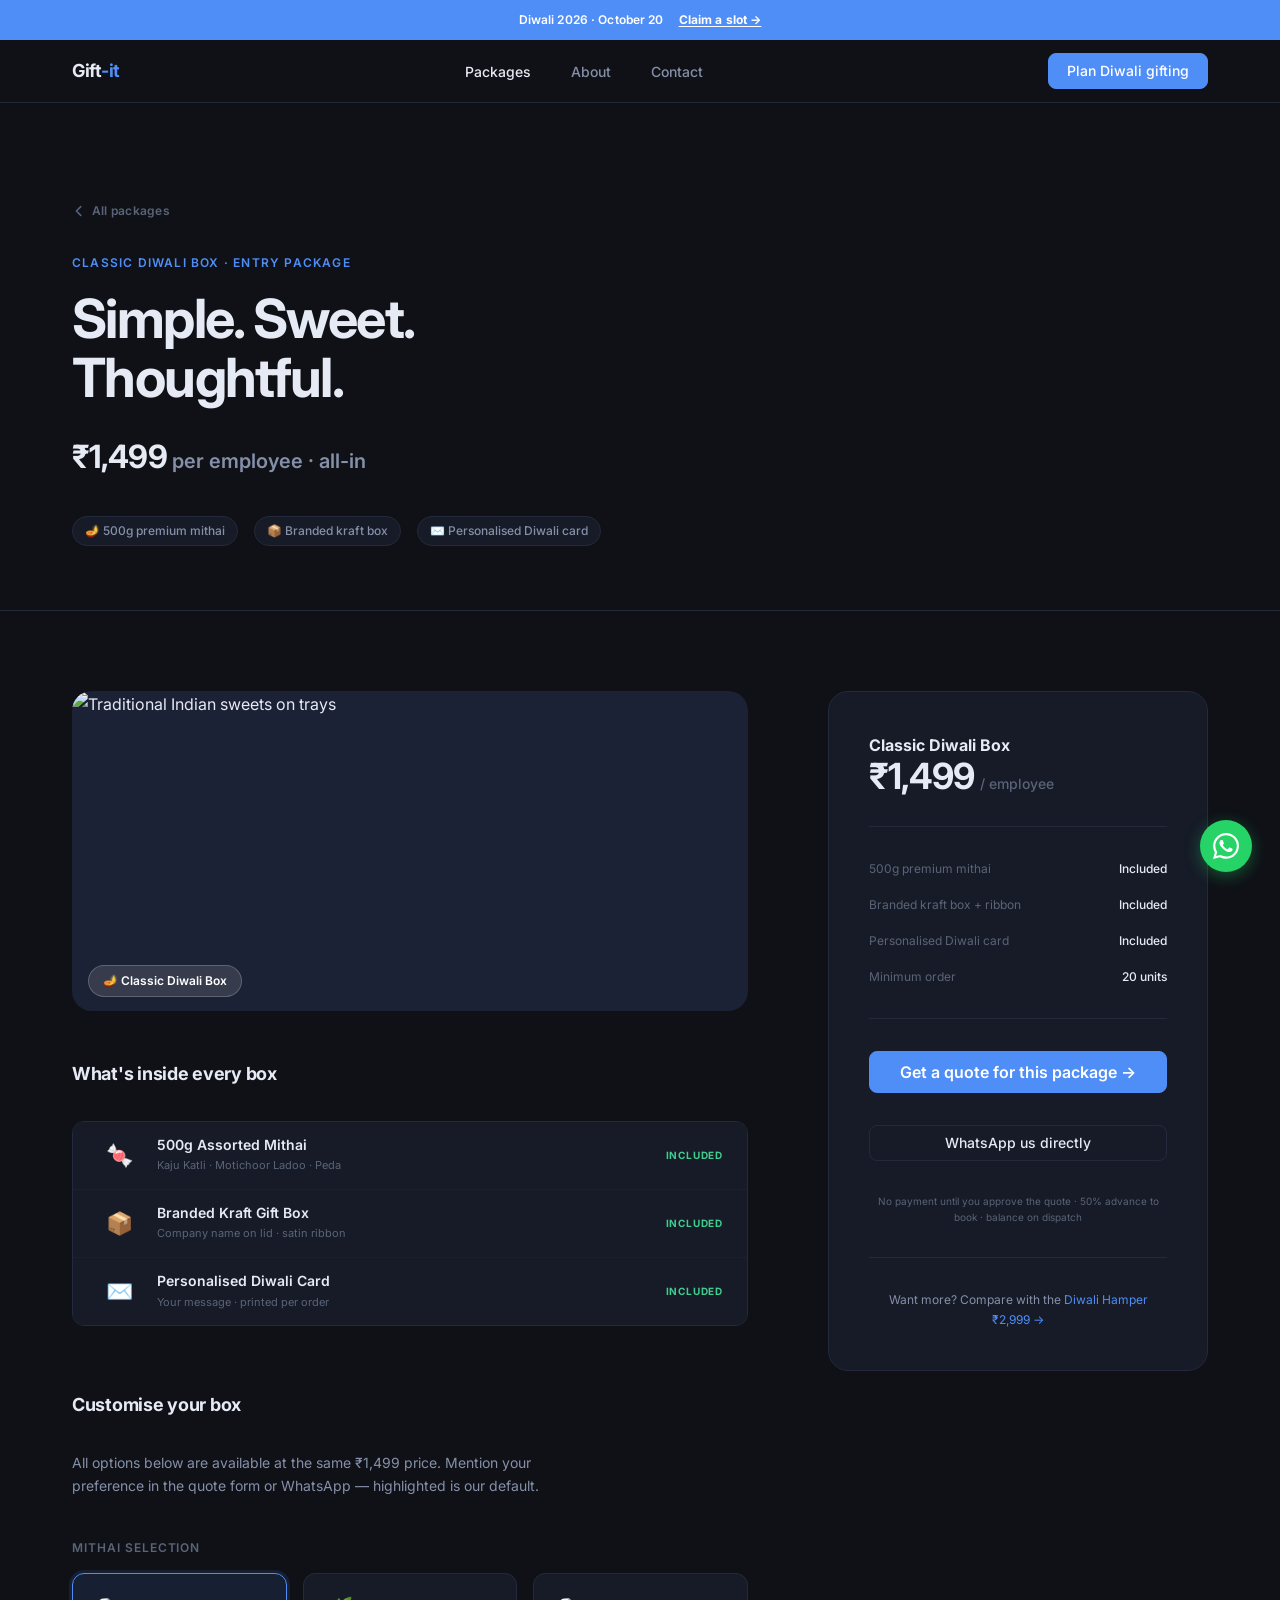
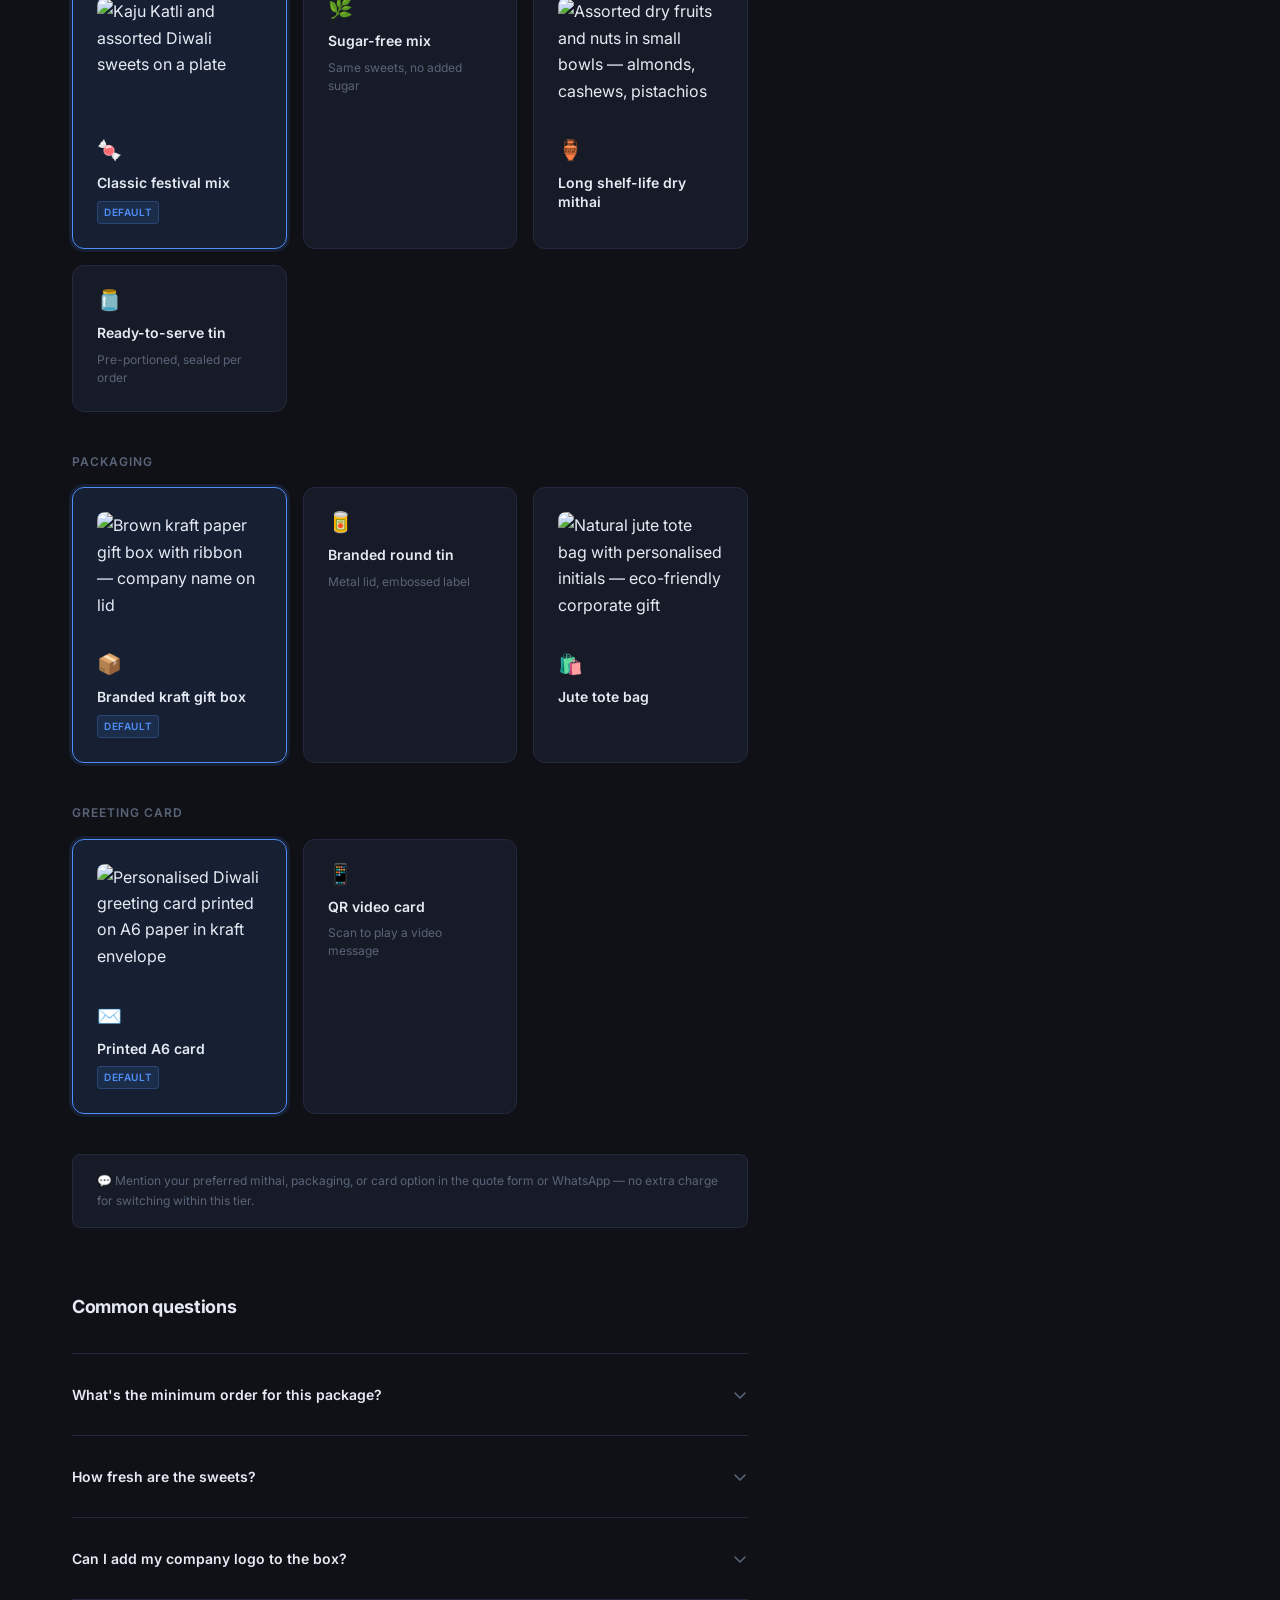
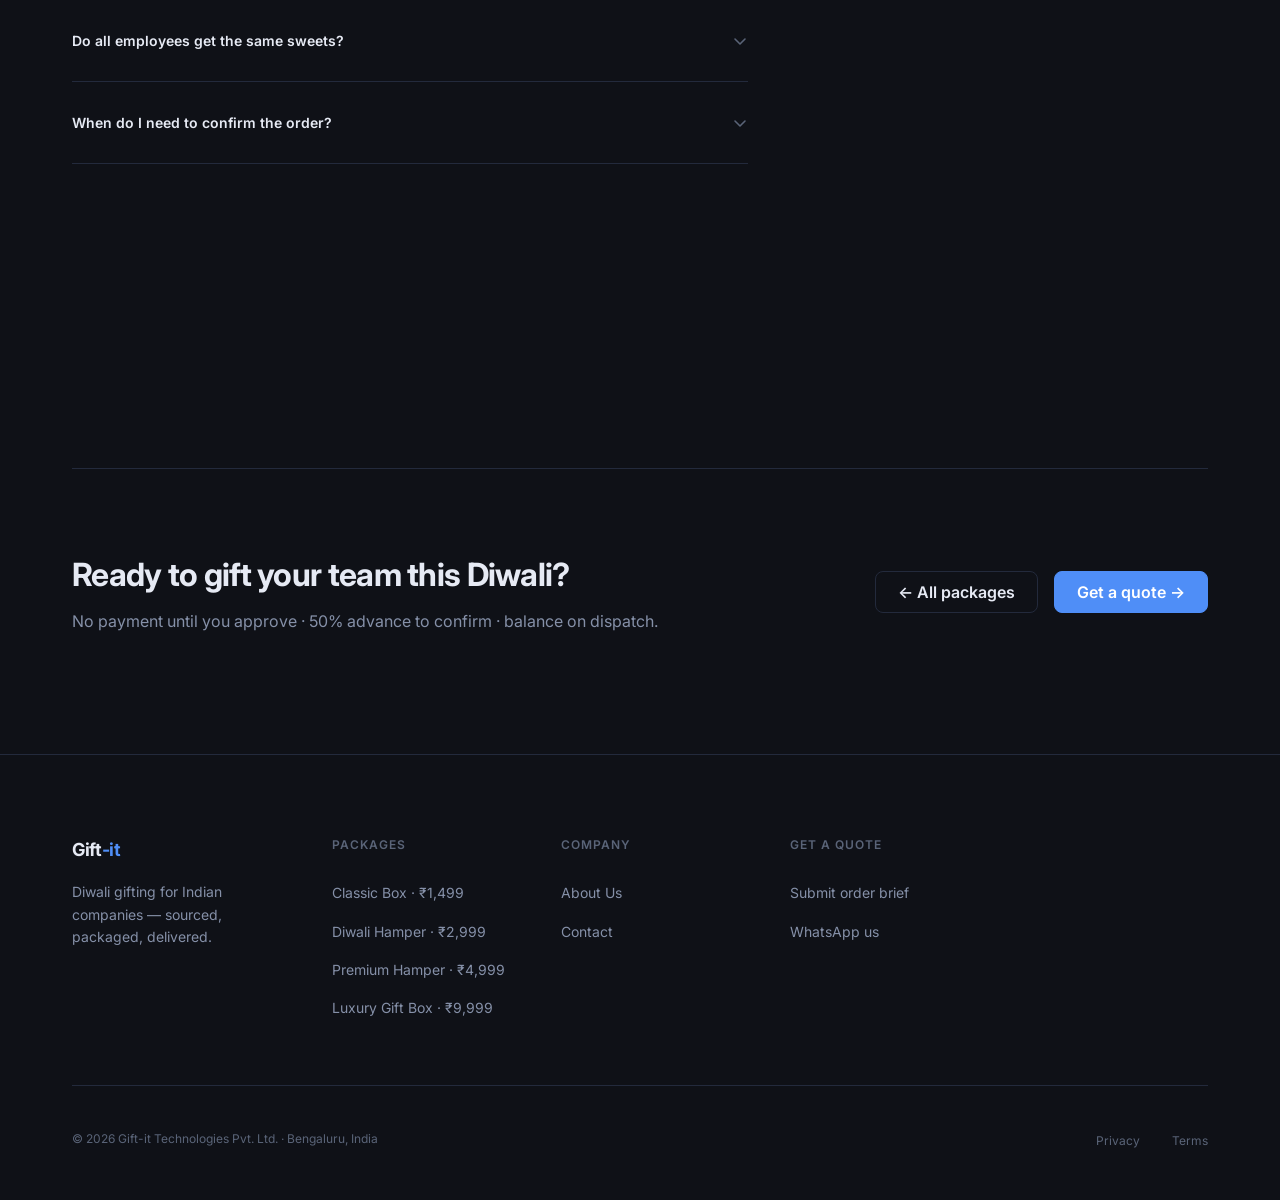
==== classic-box.html @ 303f5bab "Initial commit" ====
<!DOCTYPE html>
<html lang="en">
<head>
  <meta charset="UTF-8">
  <meta name="viewport" content="width=device-width, initial-scale=1.0">
  <title>Classic Diwali Box · ₹1,499 per employee — Gift-it</title>
  <link rel="preconnect" href="https://fonts.googleapis.com">
  <link rel="preconnect" href="https://fonts.gstatic.com" crossorigin>
  <link href="https://fonts.googleapis.com/css2?family=Inter:wght@400;500;600;700&display=swap" rel="stylesheet">
  <link rel="stylesheet" href="style.css">
  <style>
    .pkg-hero {
      padding-top: var(--s12);
      padding-bottom: var(--s8);
      border-bottom: 1px solid var(--color-border);
    }
    .pkg-hero__back {
      display: inline-flex;
      align-items: center;
      gap: 6px;
      font-size: var(--text-xs);
      font-weight: var(--weight-semibold);
      color: var(--color-text-muted);
      text-decoration: none;
      margin-bottom: var(--s4);
      letter-spacing: 0.02em;
      transition: color var(--ease);
    }
    .pkg-hero__back:hover { color: var(--color-text-primary); }
    .pkg-hero__eyebrow {
      font-size: var(--text-xs);
      font-weight: var(--weight-semibold);
      letter-spacing: 0.1em;
      text-transform: uppercase;
      color: var(--color-accent);
      margin-bottom: var(--s2);
    }
    .pkg-hero__title {
      font-size: clamp(32px, 5vw, 54px);
      font-weight: var(--weight-bold);
      letter-spacing: -0.03em;
      line-height: 1.1;
      color: var(--color-text-primary);
      margin-bottom: var(--s3);
    }
    .pkg-hero__price {
      font-size: var(--text-xl);
      font-weight: var(--weight-semibold);
      color: var(--color-text-secondary);
      margin-bottom: var(--s4);
    }
    .pkg-hero__price strong {
      font-size: 32px;
      font-weight: var(--weight-bold);
      color: var(--color-text-primary);
      letter-spacing: -0.02em;
    }
    .pkg-hero__pills {
      display: flex;
      flex-wrap: wrap;
      gap: var(--s2);
    }
    .pkg-pill {
      font-size: var(--text-xs);
      font-weight: var(--weight-medium);
      color: var(--color-text-secondary);
      background: var(--color-surface);
      border: 1px solid var(--color-border);
      border-radius: 999px;
      padding: 4px 12px;
    }

    /* MAIN LAYOUT */
    .pkg-body {
      padding: var(--s10) 0 var(--s15);
    }
    .pkg-body__inner {
      display: grid;
      grid-template-columns: 1fr 380px;
      gap: var(--s10);
      align-items: start;
    }
    @media (max-width: 960px) {
      .pkg-body__inner { grid-template-columns: 1fr; }
    }

    /* IMAGE */
    .pkg-image {
      border-radius: var(--radius-xl);
      overflow: hidden;
      margin-bottom: var(--s6);
      height: 320px;
      position: relative;
      background: var(--color-surface-alt);
    }
    .pkg-image img {
      width: 100%;
      height: 100%;
      object-fit: cover;
      display: block;
    }
    .pkg-image__label {
      position: absolute;
      bottom: 14px;
      left: 16px;
      background: rgba(255,255,255,0.12);
      backdrop-filter: blur(10px);
      -webkit-backdrop-filter: blur(10px);
      border: 1px solid rgba(255,255,255,0.2);
      border-radius: 999px;
      padding: 5px 14px;
      font-size: var(--text-xs);
      font-weight: var(--weight-semibold);
      color: #fff;
    }

    /* CONTENTS */
    .pkg-section-title {
      font-size: var(--text-lg);
      font-weight: var(--weight-bold);
      letter-spacing: -0.015em;
      color: var(--color-text-primary);
      margin-bottom: var(--s4);
    }
    .pkg-items { display: flex; flex-direction: column; border: 1px solid var(--color-border); border-radius: var(--radius-lg); overflow: hidden; margin-bottom: var(--s8); }
    .pkg-item { display: grid; grid-template-columns: 44px 1fr auto; align-items: center; gap: var(--s2); padding: 14px var(--s3); border-bottom: 1px solid var(--color-border-faint); background: var(--color-surface); transition: background var(--ease); }
    .pkg-item:last-child { border-bottom: none; }
    .pkg-item:hover { background: var(--color-surface-alt); }
    .pkg-item__emoji { font-size: 22px; display: flex; align-items: center; justify-content: center; }
    .pkg-item__body { min-width: 0; }
    .pkg-item__name { font-size: var(--text-sm); font-weight: var(--weight-semibold); color: var(--color-text-primary); line-height: 1.35; }
    .pkg-item__tag { font-size: 11px; color: var(--color-text-muted); margin-top: 2px; display: block; }
    .pkg-item__check { font-size: 10px; font-weight: 700; letter-spacing: 0.08em; text-transform: uppercase; color: var(--color-success); white-space: nowrap; flex-shrink: 0; }


    /* OPTIONS ---------------------------------------------------- */
    .options-section { margin-bottom: var(--s8); }

    .options-section__intro {
      font-size: var(--text-sm);
      color: var(--color-text-secondary);
      line-height: 1.65;
      margin-bottom: var(--s5);
      max-width: 54ch;
    }

    .options-section__note {
      font-size: var(--text-xs);
      color: var(--color-text-muted);
      line-height: 1.65;
      background: var(--color-surface);
      border: 1px solid var(--color-border);
      border-radius: var(--radius-md);
      padding: var(--s2) var(--s3);
      margin-top: var(--s4);
    }

    .options-category { margin-bottom: var(--s5); }

    .options-category__label {
      font-size: var(--text-xs);
      font-weight: var(--weight-semibold);
      letter-spacing: 0.08em;
      text-transform: uppercase;
      color: var(--color-text-muted);
      margin-bottom: var(--s2);
    }

    .options-grid {
      display: grid;
      grid-template-columns: repeat(3, 1fr);
      gap: var(--s2);
    }

    .option-card {
      display: flex;
      flex-direction: column;
      gap: 6px;
      background: var(--color-surface);
      border: 1px solid var(--color-border);
      border-radius: var(--radius-lg);
      padding: var(--s3);
      position: relative;
      transition: border-color var(--ease), background-color var(--ease);
      cursor: pointer;
      user-select: none;
    }
    .option-card:focus-visible {
      outline: 2px solid var(--color-accent);
      outline-offset: 2px;
    }
    .option-card:hover {
      border-color: var(--color-accent);
      background-color: var(--color-surface-raised);
    }
    .option-card--default {
      border-color: var(--color-accent);
      background-color: var(--color-accent-dim);
    }
    .option-card__img {
      width: 100%;
      height: 120px;
      object-fit: cover;
      border-radius: var(--radius-md);
      display: block;
      margin-bottom: var(--s2);
    }
    .option-card__emoji { font-size: 20px; }
    .option-card__name {
      font-size: var(--text-sm);
      font-weight: var(--weight-semibold);
      color: var(--color-text-primary);
      line-height: 1.35;
    }
    .option-card__sub {
      font-size: var(--text-xs);
      color: var(--color-text-muted);
      line-height: 1.5;
      margin-top: 2px;
    }
    .option-badge {
      display: inline-block;
      width: fit-content;
      font-size: 10px;
      font-weight: var(--weight-semibold);
      letter-spacing: 0.06em;
      text-transform: uppercase;
      color: var(--color-accent);
      background: var(--color-accent-dim);
      border: 1px solid rgba(79,142,247,0.25);
      border-radius: var(--radius-sm);
      padding: 2px 6px;
      margin-top: 2px;
    }

    @media (max-width: 640px) {
      .options-grid { grid-template-columns: repeat(2, 1fr); }
    }

    /* FAQ -------------------------------------------------------- */
    .pkg-faq { margin-bottom: var(--s8); }
    .pkg-faq-item {
      border-bottom: 1px solid var(--color-border);
      padding: var(--s3) 0;
    }
    .pkg-faq-item:first-child { border-top: 1px solid var(--color-border); }
    .pkg-faq-q {
      width: 100%;
      display: flex;
      justify-content: space-between;
      align-items: center;
      gap: var(--s3);
      font-size: var(--text-sm);
      font-weight: var(--weight-semibold);
      color: var(--color-text-primary);
      text-align: left;
      padding: var(--s1) 0;
      cursor: pointer;
      transition: color var(--ease);
    }
    .pkg-faq-q:hover { color: var(--color-accent); }
    .pkg-faq-chevron { flex-shrink: 0; color: var(--color-text-muted); transition: transform var(--ease-md); }
    .pkg-faq-item.is-open .pkg-faq-chevron { transform: rotate(180deg); }
    .pkg-faq-a {
      display: none;
      font-size: var(--text-sm);
      color: var(--color-text-secondary);
      line-height: 1.7;
      padding-bottom: var(--s2);
    }
    .pkg-faq-item.is-open .pkg-faq-a { display: block; }

    /* STICKY ORDER PANEL */
    .order-panel {
      position: sticky;
      top: 100px;
      background: var(--color-surface);
      border: 1px solid var(--color-border);
      border-radius: var(--radius-xl);
      padding: var(--s5);
      display: flex;
      flex-direction: column;
      gap: var(--s4);
    }
    .order-panel__name {
      font-size: var(--text-md);
      font-weight: var(--weight-bold);
      color: var(--color-text-primary);
    }
    .order-panel__price {
      font-size: 36px;
      font-weight: var(--weight-bold);
      letter-spacing: -0.03em;
      color: var(--color-text-primary);
      line-height: 1;
    }
    .order-panel__price span {
      font-size: var(--text-sm);
      font-weight: var(--weight-medium);
      color: var(--color-text-muted);
      letter-spacing: 0;
    }
    .order-panel__divider {
      border: none;
      border-top: 1px solid var(--color-border);
    }
    .order-panel__rows {
      display: flex;
      flex-direction: column;
      gap: var(--s2);
    }
    .order-panel__row {
      display: flex;
      justify-content: space-between;
      align-items: flex-start;
      gap: var(--s2);
      font-size: var(--text-xs);
    }
    .order-panel__row-label { color: var(--color-text-muted); }
    .order-panel__row-value { color: var(--color-text-primary); font-weight: var(--weight-medium); text-align: right; }
    .order-panel__note {
      font-size: 10px;
      color: var(--color-text-muted);
      line-height: 1.6;
      text-align: center;
    }
    .order-panel__compare {
      font-size: var(--text-xs);
      color: var(--color-text-secondary);
      text-align: center;
    }
    .order-panel__compare a {
      color: var(--color-accent);
      text-decoration: none;
    }
    .order-panel__compare a:hover { text-decoration: underline; }
  </style>
</head>
<body>

  <!-- DIWALI BANNER -->
  <div style="background-color: var(--color-accent); padding: 10px 0; text-align: center;">
    <div class="container">
      <p style="font-size: var(--text-xs); font-weight: 600; color: #fff; letter-spacing: 0.01em;">
        Diwali 2026 · October 20
        <a href="contact.html" style="font-weight: 700; color: #fff; text-decoration: underline; text-underline-offset: 2px; margin-left: 12px;">Claim a slot →</a>
      </p>
    </div>
  </div>

  <!-- NAV -->
  <header class="nav" role="banner">
    <div class="container">
      <div class="nav__inner">
        <a href="index.html" class="nav__logo">Gift<span>-it</span></a>
        <nav aria-label="Primary">
          <ul class="nav__links" role="list">
            <li><a href="pricing.html" class="nav__link is-active">Packages</a></li>
            <li><a href="about.html" class="nav__link">About</a></li>
            <li><a href="contact.html" class="nav__link">Contact</a></li>
          </ul>
        </nav>
        <div class="nav__actions">
          <a href="contact.html" class="btn btn--primary">Plan Diwali gifting</a>
          <button class="nav__hamburger" id="hamburger" aria-label="Open menu" aria-expanded="false">
            <span></span><span></span><span></span>
          </button>
        </div>
      </div>
    </div>
    <div class="nav__mobile" id="mobile-nav">
      <a href="pricing.html" class="nav__link">Packages</a>
      <a href="about.html" class="nav__link">About</a>
      <a href="contact.html" class="nav__link">Contact</a>
      <div class="nav__mobile-actions">
        
        <a href="contact.html" class="btn btn--primary btn--full">Plan Diwali gifting</a>
      </div>
    </div>
  </header>

  <main>

    <!-- HERO -->
    <section class="pkg-hero">
      <div class="container">
        <a href="pricing.html" class="pkg-hero__back">
          <svg width="14" height="14" viewBox="0 0 16 16" fill="none" aria-hidden="true"><path d="M10 3L5 8l5 5" stroke="currentColor" stroke-width="1.8" stroke-linecap="round" stroke-linejoin="round"/></svg>
          All packages
        </a>
        <p class="pkg-hero__eyebrow">Classic Diwali Box · Entry package</p>
        <h1 class="pkg-hero__title">Simple. Sweet.<br>Thoughtful.</h1>
        <p class="pkg-hero__price"><strong>₹1,499</strong> per employee · all-in</p>
        <div class="pkg-hero__pills">
          <span class="pkg-pill">🪔 500g premium mithai</span>
          <span class="pkg-pill">📦 Branded kraft box</span>
          <span class="pkg-pill">✉️ Personalised Diwali card</span>
        </div>
      </div>
    </section>

    <!-- BODY -->
    <section class="pkg-body">
      <div class="container">
        <div class="pkg-body__inner">

          <!-- LEFT: DETAIL -->
          <div>

            <!-- IMAGE -->
            <div class="pkg-image">
              <img
                src="https://images.unsplash.com/photo-1695568180783-003f8dcf4a55?w=900&h=500&fit=crop&auto=format&q=85"
                alt="Traditional Indian sweets on trays"
                loading="eager"
              >
              <span class="pkg-image__label">🪔 Classic Diwali Box</span>
            </div>

            <!-- WHAT'S INSIDE -->
            <h2 class="pkg-section-title">What's inside every box</h2>
            <div class="pkg-items">
              <div class="pkg-item">
                <span class="pkg-item__emoji">🍬</span>
                <div class="pkg-item__body">
                  <p class="pkg-item__name">500g Assorted Mithai</p>
                  <span class="pkg-item__tag">Kaju Katli · Motichoor Ladoo · Peda</span>
                </div>
                <span class="pkg-item__check">Included</span>
              </div>
              <div class="pkg-item">
                <span class="pkg-item__emoji">📦</span>
                <div class="pkg-item__body">
                  <p class="pkg-item__name">Branded Kraft Gift Box</p>
                  <span class="pkg-item__tag">Company name on lid · satin ribbon</span>
                </div>
                <span class="pkg-item__check">Included</span>
              </div>
              <div class="pkg-item">
                <span class="pkg-item__emoji">✉️</span>
                <div class="pkg-item__body">
                  <p class="pkg-item__name">Personalised Diwali Card</p>
                  <span class="pkg-item__tag">Your message · printed per order</span>
                </div>
                <span class="pkg-item__check">Included</span>
              </div>
            </div>

            <!-- OPTIONS -->
            <h2 class="pkg-section-title">Customise your box</h2>
            <div class="options-section">
              <p class="options-section__intro">All options below are available at the same ₹1,499 price. Mention your preference in the quote form or WhatsApp — highlighted is our default.</p>

              <div class="options-category">
                <p class="options-category__label">Mithai selection</p>
                <div class="options-grid">

                  <!-- ✅ Kaju Katli — explicitly tagged, free, Diwali context -->
                  <div class="option-card option-card--default">
                    <img
                      class="option-card__img"
                      src="https://images.unsplash.com/photo-1699708263762-00ca477760bd?w=400&h=220&fit=crop&auto=format&q=75"
                      alt="Kaju Katli and assorted Diwali sweets on a plate"
                      loading="lazy"
                      width="400" height="220"
                    >
                    <span class="option-card__emoji" aria-hidden="true">🍬</span>
                    <p class="option-card__name">Classic festival mix</p>
                    <span class="option-badge">Default</span>
                  </div>

                  <!-- No accurate free photo for sugar-free mithai — emoji only -->
                  <div class="option-card">
                    <span class="option-card__emoji" aria-hidden="true">🌿</span>
                    <p class="option-card__name">Sugar-free mix</p>
                    <p class="option-card__sub">Same sweets, no added sugar</p>
                  </div>

                  <!-- ✅ Bowls of dry nuts & dried fruit — shelf-stable, accurate -->
                  <div class="option-card">
                    <img
                      class="option-card__img"
                      src="https://images.unsplash.com/photo-1769255485022-f9bb6d6e8169?w=400&h=220&fit=crop&auto=format&q=75"
                      alt="Assorted dry fruits and nuts in small bowls — almonds, cashews, pistachios"
                      loading="lazy"
                      width="400" height="220"
                    >
                    <span class="option-card__emoji" aria-hidden="true">🏺</span>
                    <p class="option-card__name">Long shelf-life dry mithai</p>
                  </div>

                  <!-- No accurate free photo for ready-to-serve tin — emoji only -->
                  <div class="option-card">
                    <span class="option-card__emoji" aria-hidden="true">🫙</span>
                    <p class="option-card__name">Ready-to-serve tin</p>
                    <p class="option-card__sub">Pre-portioned, sealed per order</p>
                  </div>

                </div>
              </div>

              <div class="options-category">
                <p class="options-category__label">Packaging</p>
                <div class="options-grid">

                  <!-- ✅ Kraft gift box with ribbon — directly relevant -->
                  <div class="option-card option-card--default">
                    <img
                      class="option-card__img"
                      src="https://images.unsplash.com/photo-1764845357195-06f744d1c972?w=400&h=220&fit=crop&auto=format&q=75"
                      alt="Brown kraft paper gift box with ribbon — company name on lid"
                      loading="lazy"
                      width="400" height="220"
                    >
                    <span class="option-card__emoji" aria-hidden="true">📦</span>
                    <p class="option-card__name">Branded kraft gift box</p>
                    <span class="option-badge">Default</span>
                  </div>

                  <!-- No accurate free round tin photo — emoji only -->
                  <div class="option-card">
                    <span class="option-card__emoji" aria-hidden="true">🥫</span>
                    <p class="option-card__name">Branded round tin</p>
                    <p class="option-card__sub">Metal lid, embossed label</p>
                  </div>

                  <!-- ✅ Personalised jute tote bag — directly relevant, free photo -->
                  <div class="option-card">
                    <img
                      class="option-card__img"
                      src="https://images.unsplash.com/photo-1625552189081-9a268f141875?w=400&h=220&fit=crop&auto=format&q=75"
                      alt="Natural jute tote bag with personalised initials — eco-friendly corporate gift"
                      loading="lazy"
                      width="400" height="220"
                    >
                    <span class="option-card__emoji" aria-hidden="true">🛍️</span>
                    <p class="option-card__name">Jute tote bag</p>
                  </div>

                </div>
              </div>

              <div class="options-category">
                <p class="options-category__label">Greeting card</p>
                <div class="options-grid">

                  <!-- ✅ Printed card photo — accurate, directly relevant -->
                  <div class="option-card option-card--default">
                    <img
                      class="option-card__img"
                      src="https://images.unsplash.com/photo-1627618998627-70a92a874cc2?w=400&h=220&fit=crop&auto=format&q=75"
                      alt="Personalised Diwali greeting card printed on A6 paper in kraft envelope"
                      loading="lazy"
                      width="400" height="220"
                    >
                    <span class="option-card__emoji" aria-hidden="true">✉️</span>
                    <p class="option-card__name">Printed A6 card</p>
                    <span class="option-badge">Default</span>
                  </div>

                  <!-- No accurate free QR greeting card photo — emoji only -->
                  <div class="option-card">
                    <span class="option-card__emoji" aria-hidden="true">📱</span>
                    <p class="option-card__name">QR video card</p>
                    <p class="option-card__sub">Scan to play a video message</p>
                  </div>

                </div>
              </div>

              <!--
              IMAGE VALIDATION RECORD
              ──────────────────────────────────────────────────────────────────
              src                              | option              | result
              ──────────────────────────────────────────────────────────────────
              photo-1699708263762-00ca477760bd | Classic festival mix| ✅ kept — Kaju Katli, Diwali-tagged, free
              (none)                           | Sugar-free mix      | ✅ removed — no accurate free photo; emoji only
              photo-1769255485022-f9bb6d6e8169 | Long shelf-life dry | ✅ kept — dry nuts & fruit bowls, shelf-stable
              (none)                           | Ready-to-serve tin  | ✅ removed — no accurate free photo; emoji only
              photo-1764845357195-06f744d1c972 | Kraft gift box      | ✅ kept — kraft paper box, ribbon visible
              (none)                           | Branded round tin   | ✅ removed — no accurate free photo; emoji only
              photo-1625552189081-9a268f141875 | Jute tote bag       | ✅ kept — jute bag with personalised tag
              photo-1627618998627-70a92a874cc2 | Printed A6 card     | ✅ kept — physical printed card, accurate
              (none)                           | QR video card       | ✅ removed — no accurate free photo; emoji only
              ──────────────────────────────────────────────────────────────────
              -->

              <p class="options-section__note">💬 Mention your preferred mithai, packaging, or card option in the quote form or WhatsApp — no extra charge for switching within this tier.</p>
            </div>

            <!-- BEST FOR -->

            <!-- FAQ -->
            <h2 class="pkg-section-title">Common questions</h2>
            <div class="pkg-faq">

              <div class="pkg-faq-item">
                <button class="pkg-faq-q" aria-expanded="false">
                  What's the minimum order for this package?
                  <svg class="pkg-faq-chevron" width="16" height="16" viewBox="0 0 16 16" fill="none" aria-hidden="true"><path d="M3 6L8 11L13 6" stroke="currentColor" stroke-width="1.6" stroke-linecap="round" stroke-linejoin="round"/></svg>
                </button>
                <p class="pkg-faq-a">Minimum is 20 units. Bulk sourcing and branded packaging only makes financial sense at that scale — below 20, the per-unit cost rises significantly and we can't maintain the ₹1,499 price point.</p>
              </div>

              <div class="pkg-faq-item">
                <button class="pkg-faq-q" aria-expanded="false">
                  How fresh are the sweets?
                  <svg class="pkg-faq-chevron" width="16" height="16" viewBox="0 0 16 16" fill="none" aria-hidden="true"><path d="M3 6L8 11L13 6" stroke="currentColor" stroke-width="1.6" stroke-linecap="round" stroke-linejoin="round"/></svg>
                </button>
                <p class="pkg-faq-a">Sweets are sourced from local Bengaluru vendors and packed within 48 hours of dispatch. Shelf life is 7–10 days from the delivery date — plenty of time for your employees to enjoy them over Diwali week.</p>
              </div>

              <div class="pkg-faq-item">
                <button class="pkg-faq-q" aria-expanded="false">
                  Can I add my company logo to the box?
                  <svg class="pkg-faq-chevron" width="16" height="16" viewBox="0 0 16 16" fill="none" aria-hidden="true"><path d="M3 6L8 11L13 6" stroke="currentColor" stroke-width="1.6" stroke-linecap="round" stroke-linejoin="round"/></svg>
                </button>
                <p class="pkg-faq-a">Your company name appears on the outer sleeve label and the Diwali card as standard. For full logo printing on the box itself, mention it when you submit the form — available for orders above 100 units.</p>
              </div>

              <div class="pkg-faq-item">
                <button class="pkg-faq-q" aria-expanded="false">
                  Do all employees get the same sweets?
                  <svg class="pkg-faq-chevron" width="16" height="16" viewBox="0 0 16 16" fill="none" aria-hidden="true"><path d="M3 6L8 11L13 6" stroke="currentColor" stroke-width="1.6" stroke-linecap="round" stroke-linejoin="round"/></svg>
                </button>
                <p class="pkg-faq-a">Yes — the Classic Box is a fixed composition. This is intentional: standardising the gift removes complexity, speeds up packing, and keeps the per-unit cost at ₹1,499. If you want different boxes for different levels, look at mixing the Classic with the Hamper or Premium.</p>
              </div>

              <div class="pkg-faq-item">
                <button class="pkg-faq-q" aria-expanded="false">
                  When do I need to confirm the order?
                  <svg class="pkg-faq-chevron" width="16" height="16" viewBox="0 0 16 16" fill="none" aria-hidden="true"><path d="M3 6L8 11L13 6" stroke="currentColor" stroke-width="1.6" stroke-linecap="round" stroke-linejoin="round"/></svg>
                </button>
                <p class="pkg-faq-a">Submit your quote form as early as possible so we can confirm sourcing and packaging in time. We'll let you know the lead time when we send your quote.</p>
              </div>

            </div>

          </div>

          <!-- RIGHT: ORDER PANEL -->
          <div>
            <div class="order-panel">
              <div>
                <p class="order-panel__name">Classic Diwali Box</p>
                <p class="order-panel__price">₹1,499 <span>/ employee</span></p>
              </div>
              <hr class="order-panel__divider">
              <div class="order-panel__rows">
                <div class="order-panel__row">
                  <span class="order-panel__row-label">500g premium mithai</span>
                  <span class="order-panel__row-value">Included</span>
                </div>
                <div class="order-panel__row">
                  <span class="order-panel__row-label">Branded kraft box + ribbon</span>
                  <span class="order-panel__row-value">Included</span>
                </div>
                <div class="order-panel__row">
                  <span class="order-panel__row-label">Personalised Diwali card</span>
                  <span class="order-panel__row-value">Included</span>
                </div>
                <div class="order-panel__row">
                  <span class="order-panel__row-label">Minimum order</span>
                  <span class="order-panel__row-value">20 units</span>
                </div>
              </div>
              <hr class="order-panel__divider">
              <a href="contact.html?budget=1499" class="btn btn--primary btn--full btn--lg">Get a quote for this package →</a>
              <a href="https://wa.me/917090781972?text=Hi%2C%20I%27m%20interested%20in%20the%20Classic%20Diwali%20Box%20at%20%E2%82%B91%2C499%20per%20employee." target="_blank" rel="noopener noreferrer" class="btn btn--outline btn--full">WhatsApp us directly</a>
              <p class="order-panel__note">No payment until you approve the quote · 50% advance to book · balance on dispatch</p>
              <hr class="order-panel__divider">
              <p class="order-panel__compare">
                Want more? Compare with the
                <a href="diwali-hamper.html">Diwali Hamper ₹2,999 →</a>
              </p>
            </div>
          </div>

        </div>
      </div>
    </section>

    <!-- CTA BAND -->
    <section class="cta-band" aria-labelledby="cta-heading">
      <div class="container">
        <div class="cta-band__inner">
          <div>
            <h2 class="cta-band__headline" id="cta-heading">Ready to gift your team this Diwali?</h2>
            <p class="cta-band__sub">No payment until you approve · 50% advance to confirm · balance on dispatch.</p>
          </div>
          <div class="cta-band__actions">
            <a href="pricing.html" class="btn btn--outline btn--lg">← All packages</a>
            <a href="contact.html?budget=1499" class="btn btn--primary btn--lg">Get a quote →</a>
          </div>
        </div>
      </div>
    </section>

  </main>

  <!-- FOOTER -->
  <footer class="footer" role="contentinfo">
    <div class="container">
      <div class="footer__grid">
        <div class="footer__brand">
          <p class="footer__brand-name">Gift<span>-it</span></p>
          <p class="footer__brand-desc">Diwali gifting for Indian companies — sourced, packaged, delivered.</p>
        </div>
        <div>
          <p class="footer__col-label">Packages</p>
          <ul class="footer__col-links" role="list">
            <li><a href="classic-box.html" class="footer__link">Classic Box · ₹1,499</a></li>
            <li><a href="diwali-hamper.html" class="footer__link">Diwali Hamper · ₹2,999</a></li>
            <li><a href="premium-box.html" class="footer__link">Premium Hamper · ₹4,999</a></li>
            <li><a href="luxury-box.html" class="footer__link">Luxury Gift Box · ₹9,999</a></li>
          </ul>
        </div>
        <div>
          <p class="footer__col-label">Company</p>
          <ul class="footer__col-links" role="list">
            <li><a href="about.html" class="footer__link">About Us</a></li>
            <li><a href="contact.html" class="footer__link">Contact</a></li>
          </ul>
        </div>
        <div>
          <p class="footer__col-label">Get a quote</p>
          <ul class="footer__col-links" role="list">
            <li><a href="contact.html" class="footer__link">Submit order brief</a></li>
            <li><a href="https://wa.me/917090781972" class="footer__link" target="_blank" rel="noopener">WhatsApp us</a></li>
          </ul>
        </div>
      </div>
      <div class="footer__bottom">
        <p class="footer__copy">© 2026 Gift-it Technologies Pvt. Ltd. · Bengaluru, India</p>
        <nav aria-label="Legal"><ul class="footer__legal" role="list">
          <li><a href="#" class="footer__legal-link">Privacy</a></li>
          <li><a href="#" class="footer__legal-link">Terms</a></li>
        </ul></nav>
      </div>
    </div>
  </footer>

  <a href="https://wa.me/917090781972?text=Hi%2C%20I%27d%20like%20to%20learn%20more%20about%20the%20Classic%20Diwali%20Box"
     class="whatsapp-fab" target="_blank" rel="noopener noreferrer"
     aria-label="Chat with us on WhatsApp">
    <svg width="26" height="26" viewBox="0 0 24 24" fill="currentColor" aria-hidden="true"><path d="M17.472 14.382c-.297-.149-1.758-.867-2.03-.967-.273-.099-.471-.148-.67.15-.197.297-.767.966-.94 1.164-.173.199-.347.223-.644.075-.297-.15-1.255-.463-2.39-1.475-.883-.788-1.48-1.761-1.653-2.059-.173-.297-.018-.458.13-.606.134-.133.298-.347.446-.52.149-.174.198-.298.298-.497.099-.198.05-.371-.025-.52-.075-.149-.669-1.612-.916-2.207-.242-.579-.487-.5-.669-.51-.173-.008-.371-.01-.57-.01-.198 0-.52.074-.792.372-.272.297-1.04 1.016-1.04 2.479 0 1.462 1.065 2.875 1.213 3.074.149.198 2.096 3.2 5.077 4.487.709.306 1.262.489 1.694.625.712.227 1.36.195 1.871.118.571-.085 1.758-.719 2.006-1.413.248-.694.248-1.289.173-1.413-.074-.124-.272-.198-.57-.347m-5.421 7.403h-.004a9.87 9.87 0 01-5.031-1.378l-.361-.214-3.741.982.998-3.648-.235-.374a9.86 9.86 0 01-1.51-5.26c.001-5.45 4.436-9.884 9.888-9.884 2.64 0 5.122 1.03 6.988 2.898a9.825 9.825 0 012.893 6.994c-.003 5.45-4.437 9.884-9.885 9.884m8.413-18.297A11.815 11.815 0 0012.05 0C5.495 0 .16 5.335.157 11.892c0 2.096.547 4.142 1.588 5.945L.057 24l6.305-1.654a11.882 11.882 0 005.683 1.448h.005c6.554 0 11.89-5.335 11.893-11.893a11.821 11.821 0 00-3.48-8.413z"/></svg>
  </a>

  <script>
    const hamburger = document.getElementById('hamburger');
    const mobileNav = document.getElementById('mobile-nav');
    hamburger.addEventListener('click', () => {
      const open = mobileNav.classList.toggle('is-open');
      hamburger.setAttribute('aria-expanded', String(open));
    });
    document.querySelectorAll('.pkg-faq-q').forEach(btn => {
      btn.addEventListener('click', () => {
        const item = btn.closest('.pkg-faq-item');
        const open = item.classList.toggle('is-open');
        btn.setAttribute('aria-expanded', String(open));
      });
    });

    // OPTION CARD SELECTION
    document.querySelectorAll('.options-category').forEach(group => {
      const cards = Array.from(group.querySelectorAll('.option-card'));

      // Mark each card's original-default state once on load
      cards.forEach(card => {
        card.setAttribute('role', 'radio');
        card.setAttribute('tabindex', card.classList.contains('option-card--default') ? '0' : '-1');
        card.setAttribute('aria-checked', card.classList.contains('option-card--default') ? 'true' : 'false');
        if (card.classList.contains('option-card--default')) {
          card.dataset.isOriginalDefault = 'true';
        }
      });

      function selectCard(target) {
        cards.forEach(card => {
          const isTarget = card === target;

          // Toggle selected class
          card.classList.toggle('option-card--default', isTarget);
          card.setAttribute('aria-checked', isTarget ? 'true' : 'false');
          card.setAttribute('tabindex', isTarget ? '0' : '-1');

          // Remove any existing badge
          const existing = card.querySelector('.option-badge');
          if (existing) existing.remove();

          // Add badge only to the selected card
          if (isTarget) {
            const badge = document.createElement('span');
            badge.className = 'option-badge';
            badge.textContent = card.dataset.isOriginalDefault ? 'Default' : 'Selected';
            card.appendChild(badge);
          }
        });
      }

      cards.forEach(card => {
        // Click to select
        card.addEventListener('click', () => selectCard(card));

        // Keyboard: Enter or Space to select
        card.addEventListener('keydown', e => {
          if (e.key === 'Enter' || e.key === ' ') {
            e.preventDefault();
            selectCard(card);
          }
        });
      });
    });
  </script>

</body>
</html>
---- style.css ----
/* ================================================================
   GIFTLY — SHARED STYLESHEET
   Tokens → Reset → Layout → Nav → Footer → Buttons → Utilities
   ================================================================ */

/* ----------------------------------------------------------------
   DESIGN TOKENS
   ---------------------------------------------------------------- */
:root {
  /* Color */
  --color-bg:              #0F1117;
  --color-surface:         #161B27;
  --color-surface-alt:     #1C2235;
  --color-surface-raised:  #202740;
  --color-text-primary:    #E6EAF4;
  --color-text-secondary:  #8590A8;
  --color-text-muted:      #5A6478;
  --color-accent:          #4F8EF7;
  --color-accent-hover:    #6BA2F9;
  --color-accent-dim:      rgba(79, 142, 247, 0.12);
  --color-border:          #232A3C;
  --color-border-faint:    #1A2033;
  --color-success:         #3ECF8E;
  --color-warning:         #F59E0B;

  /* Typography */
  --font: 'Inter', -apple-system, BlinkMacSystemFont, 'Segoe UI', sans-serif;

  --text-display:  clamp(38px, 5.5vw, 58px);
  --text-hero-sub: clamp(32px, 4vw, 44px);
  --text-section:  clamp(22px, 3vw, 32px);
  --text-xl:  20px;
  --text-lg:  18px;
  --text-md:  16px;
  --text-sm:  14px;
  --text-xs:  12px;

  --weight-regular:  400;
  --weight-medium:   500;
  --weight-semibold: 600;
  --weight-bold:     700;

  --lh-display: 1.08;
  --lh-section: 1.2;
  --lh-body:    1.65;

  /* Spacing — base 8px */
  --s1:  8px;
  --s2:  16px;
  --s3:  24px;
  --s4:  32px;
  --s5:  40px;
  --s6:  48px;
  --s7:  56px;
  --s8:  64px;
  --s10: 80px;
  --s12: 96px;
  --s15: 120px;

  /* Shape */
  --radius-sm:  4px;
  --radius-md:  8px;
  --radius-lg:  12px;
  --radius-xl:  20px;

  /* Layout */
  --max-width:     1200px;
  --gutter:        32px;
  --prose-max:     68ch;

  /* Motion */
  --ease:    140ms ease;
  --ease-md: 220ms ease;
}

/* ----------------------------------------------------------------
   RESET
   ---------------------------------------------------------------- */
*, *::before, *::after { box-sizing: border-box; margin: 0; padding: 0; }
html { font-size: 16px; scroll-behavior: smooth; }
body {
  font-family: var(--font);
  font-size: var(--text-md);
  font-weight: var(--weight-regular);
  line-height: var(--lh-body);
  color: var(--color-text-primary);
  background-color: var(--color-bg);
  -webkit-font-smoothing: antialiased;
  -moz-osx-font-smoothing: grayscale;
}
a { color: inherit; text-decoration: none; }
img, svg { display: block; max-width: 100%; }
ul, ol { list-style: none; }
button { font-family: inherit; cursor: pointer; border: none; background: none; }
input, textarea, select {
  font-family: inherit;
  font-size: var(--text-md);
  background: none;
  border: none;
  outline: none;
  color: var(--color-text-primary);
}
input::placeholder, textarea::placeholder { color: var(--color-text-muted); }

/* ----------------------------------------------------------------
   LAYOUT UTILITIES
   ---------------------------------------------------------------- */
.container {
  max-width: var(--max-width);
  margin: 0 auto;
  padding: 0 var(--gutter);
}

.section-gap     { padding-top: var(--s15); padding-bottom: var(--s15); }
.section-gap-md  { padding-top: var(--s10); padding-bottom: var(--s10); }
.section-gap-sm  { padding-top: var(--s6);  padding-bottom: var(--s6); }

.eyebrow {
  display: inline-block;
  font-size: var(--text-xs);
  font-weight: var(--weight-semibold);
  letter-spacing: 0.1em;
  text-transform: uppercase;
  color: var(--color-accent);
  margin-bottom: var(--s3);
}

.section-title {
  font-size: var(--text-section);
  font-weight: var(--weight-bold);
  letter-spacing: -0.022em;
  line-height: var(--lh-section);
  color: var(--color-text-primary);
  margin-bottom: var(--s2);
}

.section-sub {
  font-size: var(--text-lg);
  color: var(--color-text-secondary);
  max-width: 56ch;
  line-height: 1.55;
}

.divider {
  width: 100%;
  height: 1px;
  background-color: var(--color-border);
}

/* ----------------------------------------------------------------
   BUTTONS
   ---------------------------------------------------------------- */
.btn {
  display: inline-flex;
  align-items: center;
  justify-content: center;
  gap: 8px;
  font-size: var(--text-sm);
  font-weight: var(--weight-medium);
  line-height: 1;
  padding: 10px 18px;
  border-radius: var(--radius-md);
  transition:
    background-color var(--ease),
    border-color var(--ease),
    color var(--ease);
  white-space: nowrap;
  cursor: pointer;
}
.btn:focus-visible {
  outline: 2px solid var(--color-accent);
  outline-offset: 2px;
}

.btn--ghost {
  color: var(--color-text-secondary);
  border: 1px solid transparent;
}
.btn--ghost:hover {
  color: var(--color-text-primary);
  background-color: var(--color-surface);
}

.btn--outline {
  color: var(--color-text-primary);
  border: 1px solid var(--color-border);
}
.btn--outline:hover {
  background-color: var(--color-surface);
  border-color: #3A4458;
}

.btn--primary {
  color: #fff;
  background-color: var(--color-accent);
  border: 1px solid var(--color-accent);
}
.btn--primary:hover {
  background-color: var(--color-accent-hover);
  border-color: var(--color-accent-hover);
}

.btn--lg {
  font-size: var(--text-md);
  font-weight: var(--weight-semibold);
  padding: 12px 22px;
}
.btn--xl {
  font-size: var(--text-lg);
  font-weight: var(--weight-semibold);
  padding: 14px 28px;
}
.btn--full { width: 100%; }

/* ----------------------------------------------------------------
   NAVIGATION
   ---------------------------------------------------------------- */
.nav {
  position: sticky;
  top: 0;
  z-index: 200;
  background-color: var(--color-bg);
  border-bottom: 1px solid var(--color-border);
}

.nav__inner {
  display: flex;
  align-items: center;
  justify-content: space-between;
  height: 62px;
  gap: var(--s4);
}

.nav__logo {
  font-size: var(--text-lg);
  font-weight: var(--weight-bold);
  letter-spacing: -0.025em;
  color: var(--color-text-primary);
  flex-shrink: 0;
}
.nav__logo span { color: var(--color-accent); }

.nav__links {
  display: flex;
  align-items: center;
  gap: var(--s5);
}

.nav__link {
  font-size: var(--text-sm);
  font-weight: var(--weight-medium);
  color: var(--color-text-secondary);
  transition: color var(--ease);
  white-space: nowrap;
}
.nav__link:hover,
.nav__link.is-active { color: var(--color-text-primary); }

.nav__badge {
  display: inline-block;
  font-size: 10px;
  font-weight: var(--weight-semibold);
  letter-spacing: 0.04em;
  background-color: var(--color-accent-dim);
  color: var(--color-accent);
  border-radius: var(--radius-sm);
  padding: 2px 5px;
  margin-left: 4px;
  vertical-align: middle;
}

.nav__actions {
  display: flex;
  align-items: center;
  gap: var(--s2);
  flex-shrink: 0;
}

/* Mobile hamburger */
.nav__hamburger {
  display: none;
  flex-direction: column;
  gap: 5px;
  padding: 8px;
  cursor: pointer;
  background: none;
  border: none;
}
.nav__hamburger span {
  display: block;
  width: 20px;
  height: 2px;
  background-color: var(--color-text-secondary);
  border-radius: 1px;
  transition: transform var(--ease), opacity var(--ease);
}

/* Mobile drawer */
.nav__mobile {
  display: none;
  flex-direction: column;
  padding: var(--s3) var(--gutter) var(--s4);
  border-top: 1px solid var(--color-border);
  gap: var(--s1);
  background-color: var(--color-bg);
}
.nav__mobile.is-open { display: flex; }
.nav__mobile .nav__link {
  padding: 10px 0;
  font-size: var(--text-md);
  border-bottom: 1px solid var(--color-border-faint);
}
.nav__mobile-actions {
  display: flex;
  flex-direction: column;
  gap: var(--s1);
  margin-top: var(--s2);
}

/* ----------------------------------------------------------------
   FOOTER
   ---------------------------------------------------------------- */
.footer {
  border-top: 1px solid var(--color-border);
  padding: var(--s10) 0 var(--s6);
}

.footer__grid {
  display: grid;
  grid-template-columns: 220px repeat(4, 1fr);
  gap: var(--s6) var(--s5);
  margin-bottom: var(--s8);
}

.footer__brand-name {
  font-size: var(--text-lg);
  font-weight: var(--weight-bold);
  letter-spacing: -0.02em;
  color: var(--color-text-primary);
  margin-bottom: var(--s2);
}
.footer__brand-name span { color: var(--color-accent); }

.footer__brand-desc {
  font-size: var(--text-sm);
  color: var(--color-text-secondary);
  line-height: 1.6;
  max-width: 200px;
}

.footer__col-label {
  font-size: var(--text-xs);
  font-weight: var(--weight-semibold);
  letter-spacing: 0.08em;
  text-transform: uppercase;
  color: var(--color-text-muted);
  margin-bottom: var(--s3);
}

.footer__col-links {
  display: flex;
  flex-direction: column;
  gap: 12px;
}

.footer__link {
  font-size: var(--text-sm);
  color: var(--color-text-secondary);
  transition: color var(--ease);
}
.footer__link:hover { color: var(--color-text-primary); }

.footer__bottom {
  display: flex;
  align-items: center;
  justify-content: space-between;
  flex-wrap: wrap;
  gap: var(--s3);
  padding-top: var(--s5);
  border-top: 1px solid var(--color-border);
}

.footer__copy {
  font-size: var(--text-xs);
  color: var(--color-text-muted);
}

.footer__legal {
  display: flex;
  gap: var(--s4);
}
.footer__legal-link {
  font-size: var(--text-xs);
  color: var(--color-text-muted);
  transition: color var(--ease);
}
.footer__legal-link:hover { color: var(--color-text-secondary); }

/* ----------------------------------------------------------------
   FORM ELEMENTS
   ---------------------------------------------------------------- */
.field {
  display: flex;
  flex-direction: column;
  gap: var(--s1);
}

.field__label {
  font-size: var(--text-sm);
  font-weight: var(--weight-medium);
  color: var(--color-text-secondary);
}

.field__input,
.field__textarea,
.field__select {
  width: 100%;
  padding: 11px var(--s2);
  background-color: var(--color-surface);
  border: 1px solid var(--color-border);
  border-radius: var(--radius-md);
  font-size: var(--text-sm);
  color: var(--color-text-primary);
  transition: border-color var(--ease);
}

.field__input:focus,
.field__textarea:focus,
.field__select:focus {
  border-color: var(--color-accent);
  outline: none;
}

.field__textarea { resize: vertical; min-height: 120px; line-height: var(--lh-body); }

.field__select {
  appearance: none;
  cursor: pointer;
  background-image: url("data:image/svg+xml,%3Csvg width='12' height='8' viewBox='0 0 12 8' fill='none' xmlns='http://www.w3.org/2000/svg'%3E%3Cpath d='M1 1L6 6L11 1' stroke='%238590A8' stroke-width='1.5' stroke-linecap='round' stroke-linejoin='round'/%3E%3C/svg%3E");
  background-repeat: no-repeat;
  background-position: right 14px center;
  padding-right: 36px;
}

/* ----------------------------------------------------------------
   SHARED COMPONENTS
   ---------------------------------------------------------------- */

/* Check icon list */
.check-list {
  display: flex;
  flex-direction: column;
  gap: 12px;
}
.check-list__item {
  display: flex;
  align-items: flex-start;
  gap: 10px;
  font-size: var(--text-sm);
  color: var(--color-text-secondary);
  line-height: 1.5;
}
.check-list__item svg { flex-shrink: 0; margin-top: 1px; color: var(--color-accent); }

/* Tag chip (inline label) */
.tag {
  display: inline-flex;
  align-items: center;
  font-size: var(--text-xs);
  font-weight: var(--weight-medium);
  padding: 3px 10px;
  border-radius: 100px;
  border: 1px solid var(--color-border);
  color: var(--color-text-secondary);
  background-color: var(--color-surface);
}

/* Card */
.card {
  background-color: var(--color-surface);
  border: 1px solid var(--color-border);
  border-radius: var(--radius-lg);
  padding: var(--s5);
}

/* ----------------------------------------------------------------
   TRUST / LOGO BAR
   ---------------------------------------------------------------- */
/* ----------------------------------------------------------------
   WHATSAPP FLOATING ACTION BUTTON (shared across all pages)
   ---------------------------------------------------------------- */
.whatsapp-fab {
  position: fixed;
  bottom: 28px;
  right: 28px;
  z-index: 200;
  width: 52px;
  height: 52px;
  border-radius: 50%;
  background-color: #25D366;
  display: flex;
  align-items: center;
  justify-content: center;
  color: #fff;
  text-decoration: none;
  box-shadow: 0 4px 16px rgba(37, 211, 102, 0.35);
  transition: transform var(--ease), opacity var(--ease), box-shadow var(--ease);
}

.whatsapp-fab:hover {
  transform: scale(1.08);
  opacity: 0.95;
  box-shadow: 0 6px 24px rgba(37, 211, 102, 0.45);
}

/* ----------------------------------------------------------------
   LOGO BAR
   ---------------------------------------------------------------- */
.logo-bar {
  display: flex;
  align-items: center;
  gap: var(--s6);
  flex-wrap: wrap;
}

.logo-bar__item {
  font-size: var(--text-sm);
  font-weight: var(--weight-semibold);
  letter-spacing: 0.02em;
  color: var(--color-text-muted);
  white-space: nowrap;
}

/* ----------------------------------------------------------------
   CTA BAND (shared bottom section)
   ---------------------------------------------------------------- */
.cta-band {
  padding-top: var(--s15);
  padding-bottom: var(--s15);
}

.cta-band__inner {
  border-top: 1px solid var(--color-border);
  padding-top: var(--s10);
  display: flex;
  align-items: center;
  justify-content: space-between;
  gap: var(--s5);
}

.cta-band__headline {
  font-size: clamp(22px, 3vw, 32px);
  font-weight: var(--weight-bold);
  letter-spacing: -0.022em;
  color: var(--color-text-primary);
  margin-bottom: 6px;
}
.cta-band__sub {
  font-size: var(--text-md);
  color: var(--color-text-secondary);
}
.cta-band__actions {
  display: flex;
  gap: var(--s2);
  flex-shrink: 0;
}

/* ----------------------------------------------------------------
   RESPONSIVE BREAKPOINTS
   ---------------------------------------------------------------- */
@media (max-width: 1024px) {
  :root { --gutter: 28px; }

  .footer__grid {
    grid-template-columns: 1fr 1fr;
  }
  .footer__brand { grid-column: 1 / -1; }
  .footer__brand-desc { max-width: 100%; }
}

@media (max-width: 860px) {
  :root { --gutter: 24px; }

  .nav__links { display: none; }
  .nav__actions .btn--ghost { display: none; }
  .nav__hamburger { display: flex; }

  .cta-band__inner {
    flex-direction: column;
    align-items: flex-start;
  }
}

@media (max-width: 640px) {
  :root { --gutter: 20px; }

  .footer__grid {
    grid-template-columns: 1fr;
  }

  .cta-band__actions {
    flex-direction: column;
    width: 100%;
  }
  .cta-band__actions .btn { justify-content: center; }
}

/* ── PACKAGE OPTIONS SECTION ─────────────────────────────────── */
.options-section {
  margin-bottom: var(--s8);
}

.options-section__intro {
  font-size: var(--text-sm);
  color: var(--color-text-secondary);
  line-height: 1.65;
  margin-bottom: var(--s6);
  max-width: 60ch;
}

.options-category {
  margin-bottom: var(--s5);
}

.options-category__label {
  font-size: 10px;
  font-weight: var(--weight-semibold);
  letter-spacing: 0.1em;
  text-transform: uppercase;
  color: var(--color-text-muted);
  margin-bottom: var(--s2);
}

.options-grid {
  display: grid;
  grid-template-columns: repeat(3, 1fr);
  gap: var(--s2);
}

@media (max-width: 700px) {
  .options-grid { grid-template-columns: repeat(2, 1fr); }
}

@media (max-width: 400px) {
  .options-grid { grid-template-columns: 1fr; }
}

.option-card {
  background: var(--color-surface);
  border: 1px solid var(--color-border);
  border-radius: var(--radius-md);
  overflow: hidden;
  transition: border-color var(--ease), box-shadow var(--ease);
}

.option-card__img {
  width: 100%;
  height: 90px;
  object-fit: cover;
  display: block;
}

.option-card__body {
  padding: 10px var(--s3) var(--s3);
}

.option-card:hover {
  border-color: var(--color-accent);
  box-shadow: 0 0 0 3px var(--color-accent-dim);
}

.option-card--default {
  border-color: var(--color-accent);
  box-shadow: 0 0 0 3px var(--color-accent-dim);
}

.option-card__emoji {
  font-size: 22px;
  display: block;
  margin-bottom: 8px;
  line-height: 1;
}

.option-card__name {
  font-size: var(--text-xs);
  font-weight: var(--weight-semibold);
  color: var(--color-text-primary);
  line-height: 1.35;
}

.option-badge {
  display: inline-block;
  margin-top: 6px;
  font-size: 9px;
  font-weight: 700;
  letter-spacing: 0.09em;
  text-transform: uppercase;
  color: var(--color-accent);
  background: rgba(79, 142, 247, 0.12);
  border: 1px solid rgba(79, 142, 247, 0.3);
  border-radius: 4px;
  padding: 2px 6px;
}

.options-section__note {
  font-size: var(--text-xs);
  color: var(--color-text-muted);
  line-height: 1.6;
  margin-top: var(--s4);
  padding: var(--s3) var(--s4);
  background: var(--color-surface);
  border: 1px solid var(--color-border);
  border-radius: var(--radius-md);
}
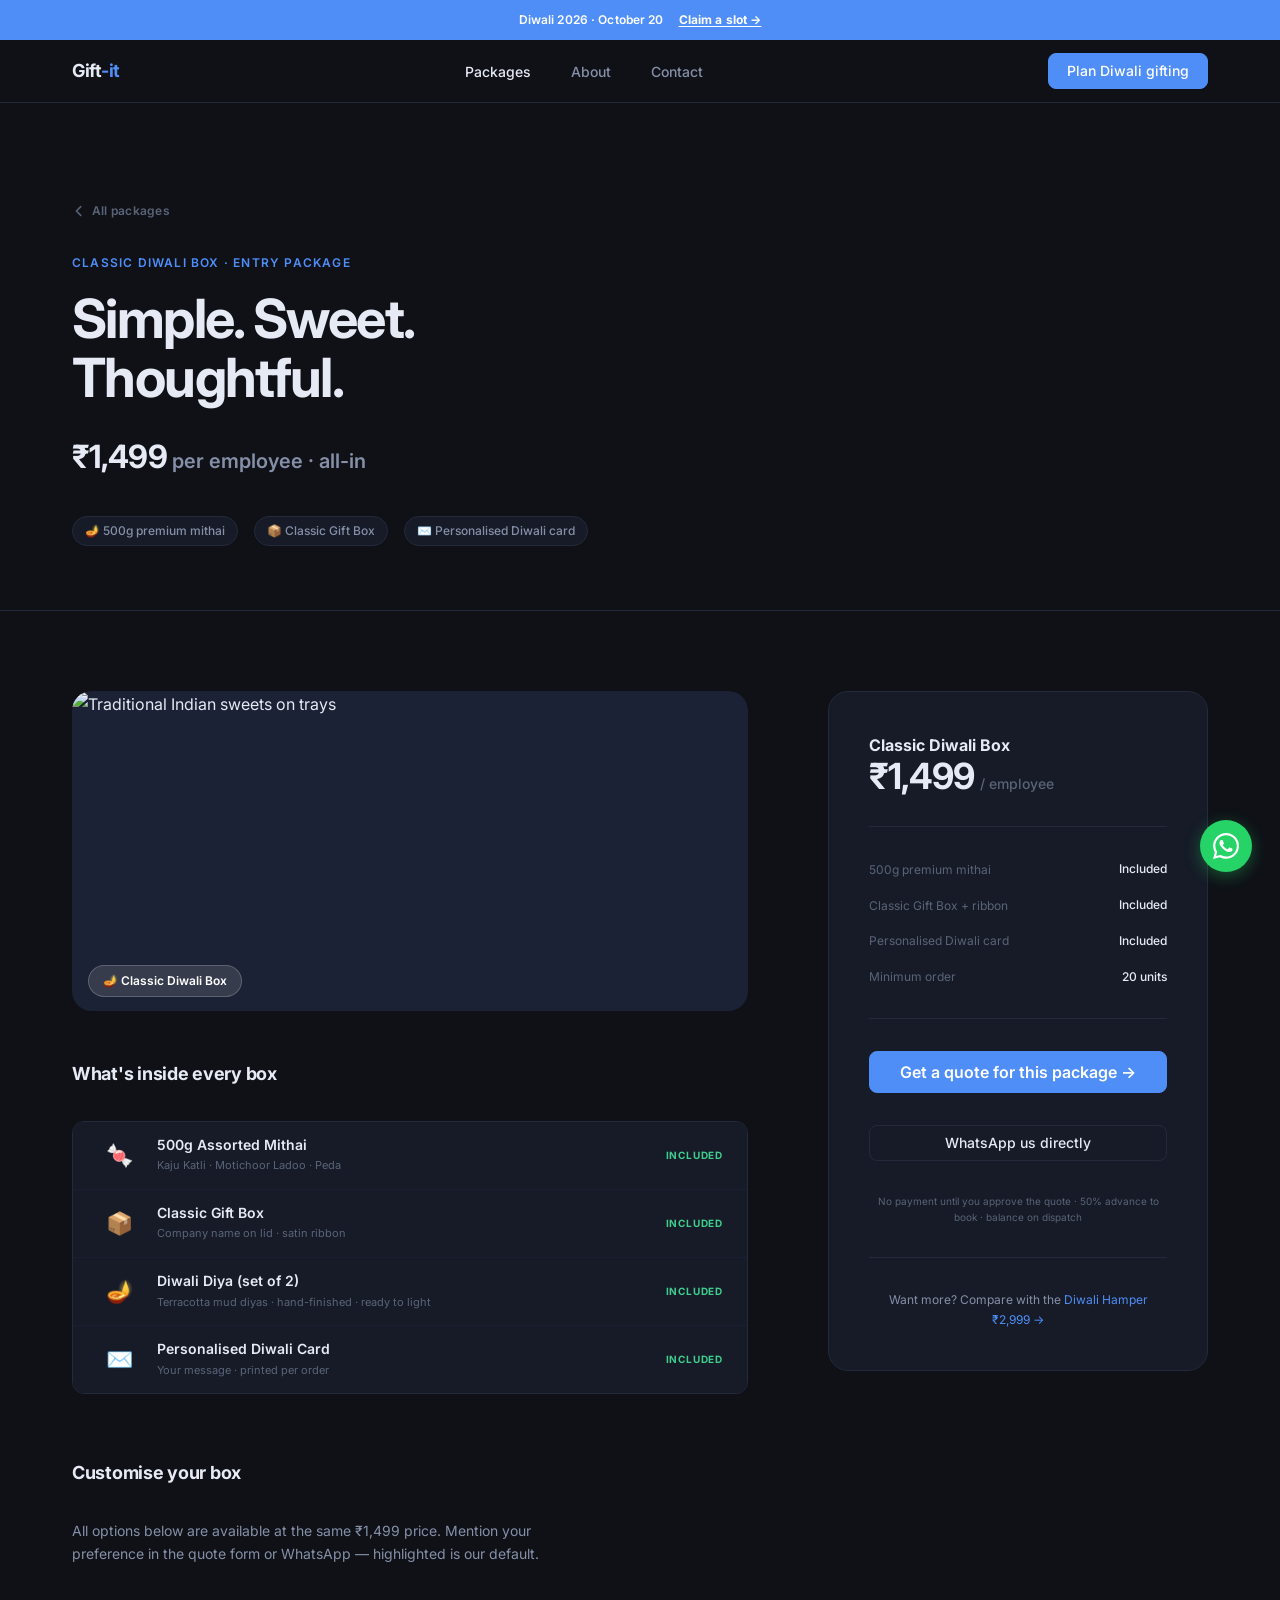
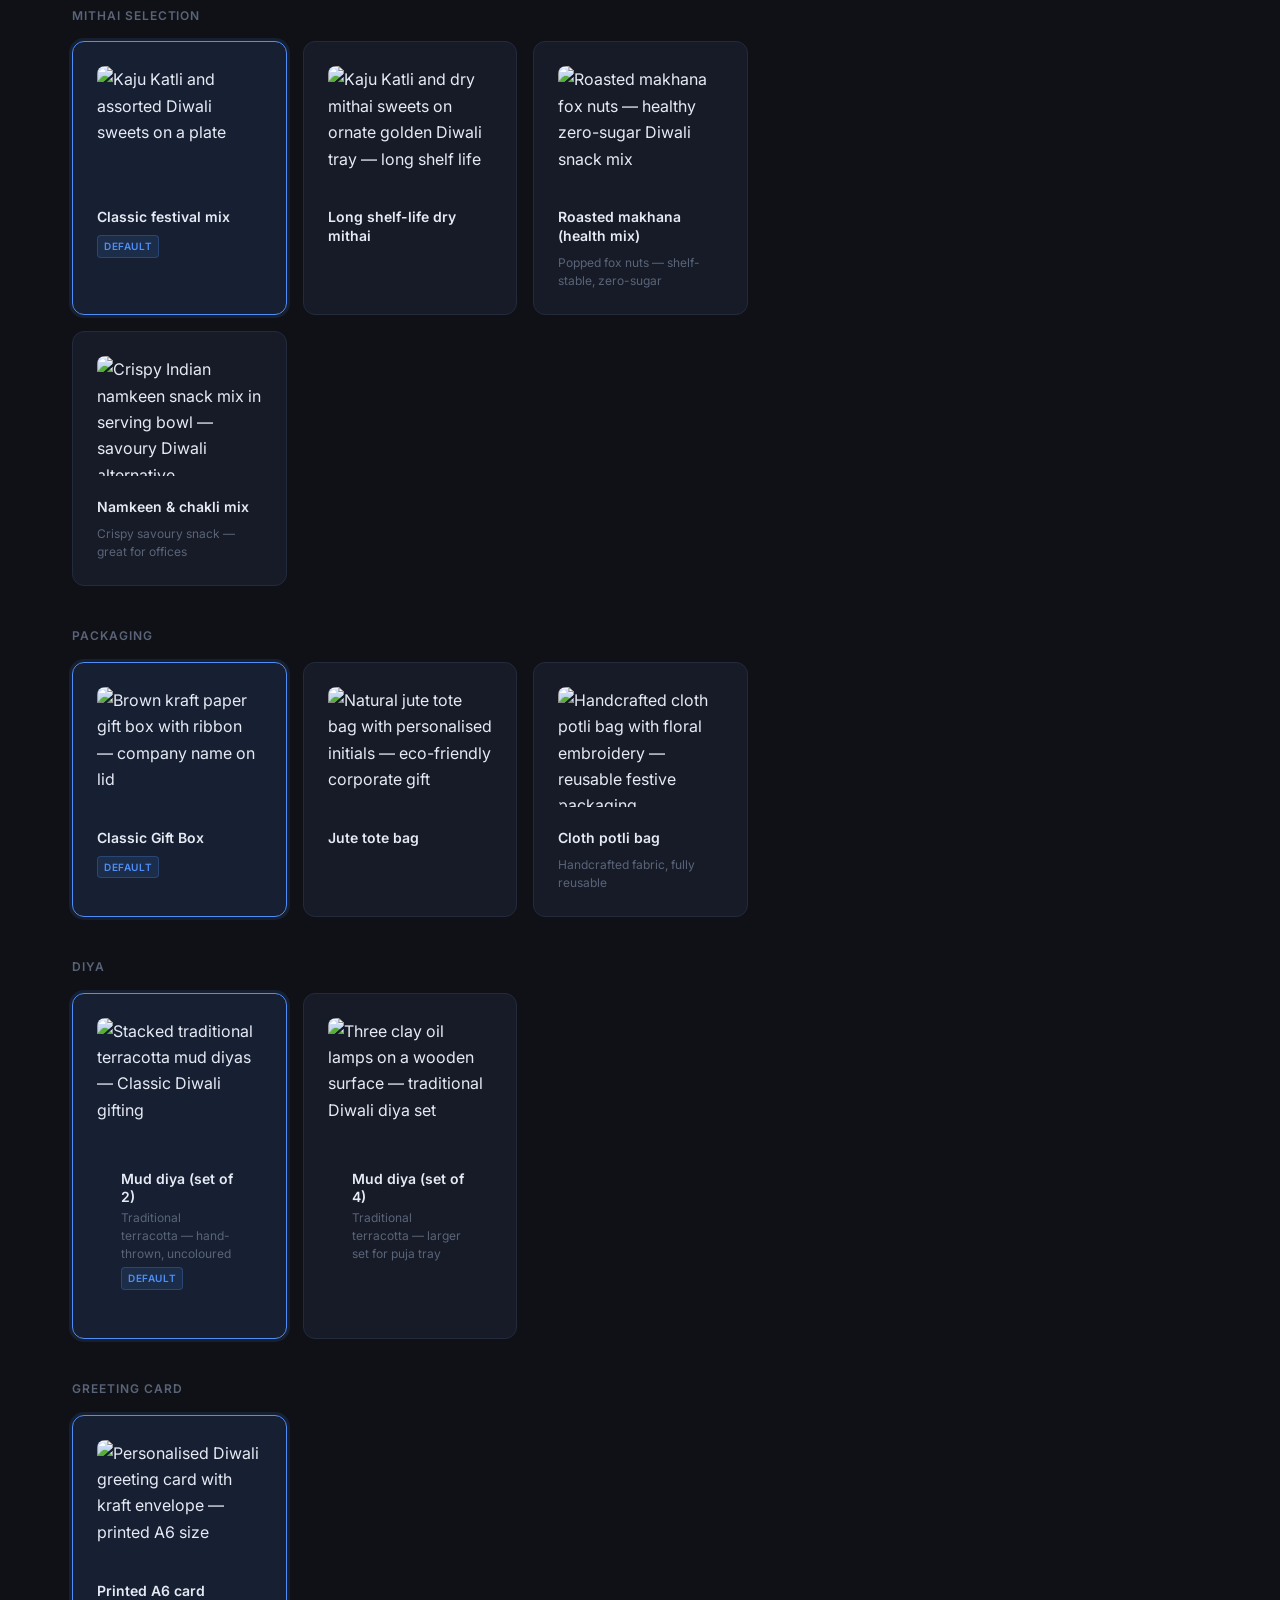
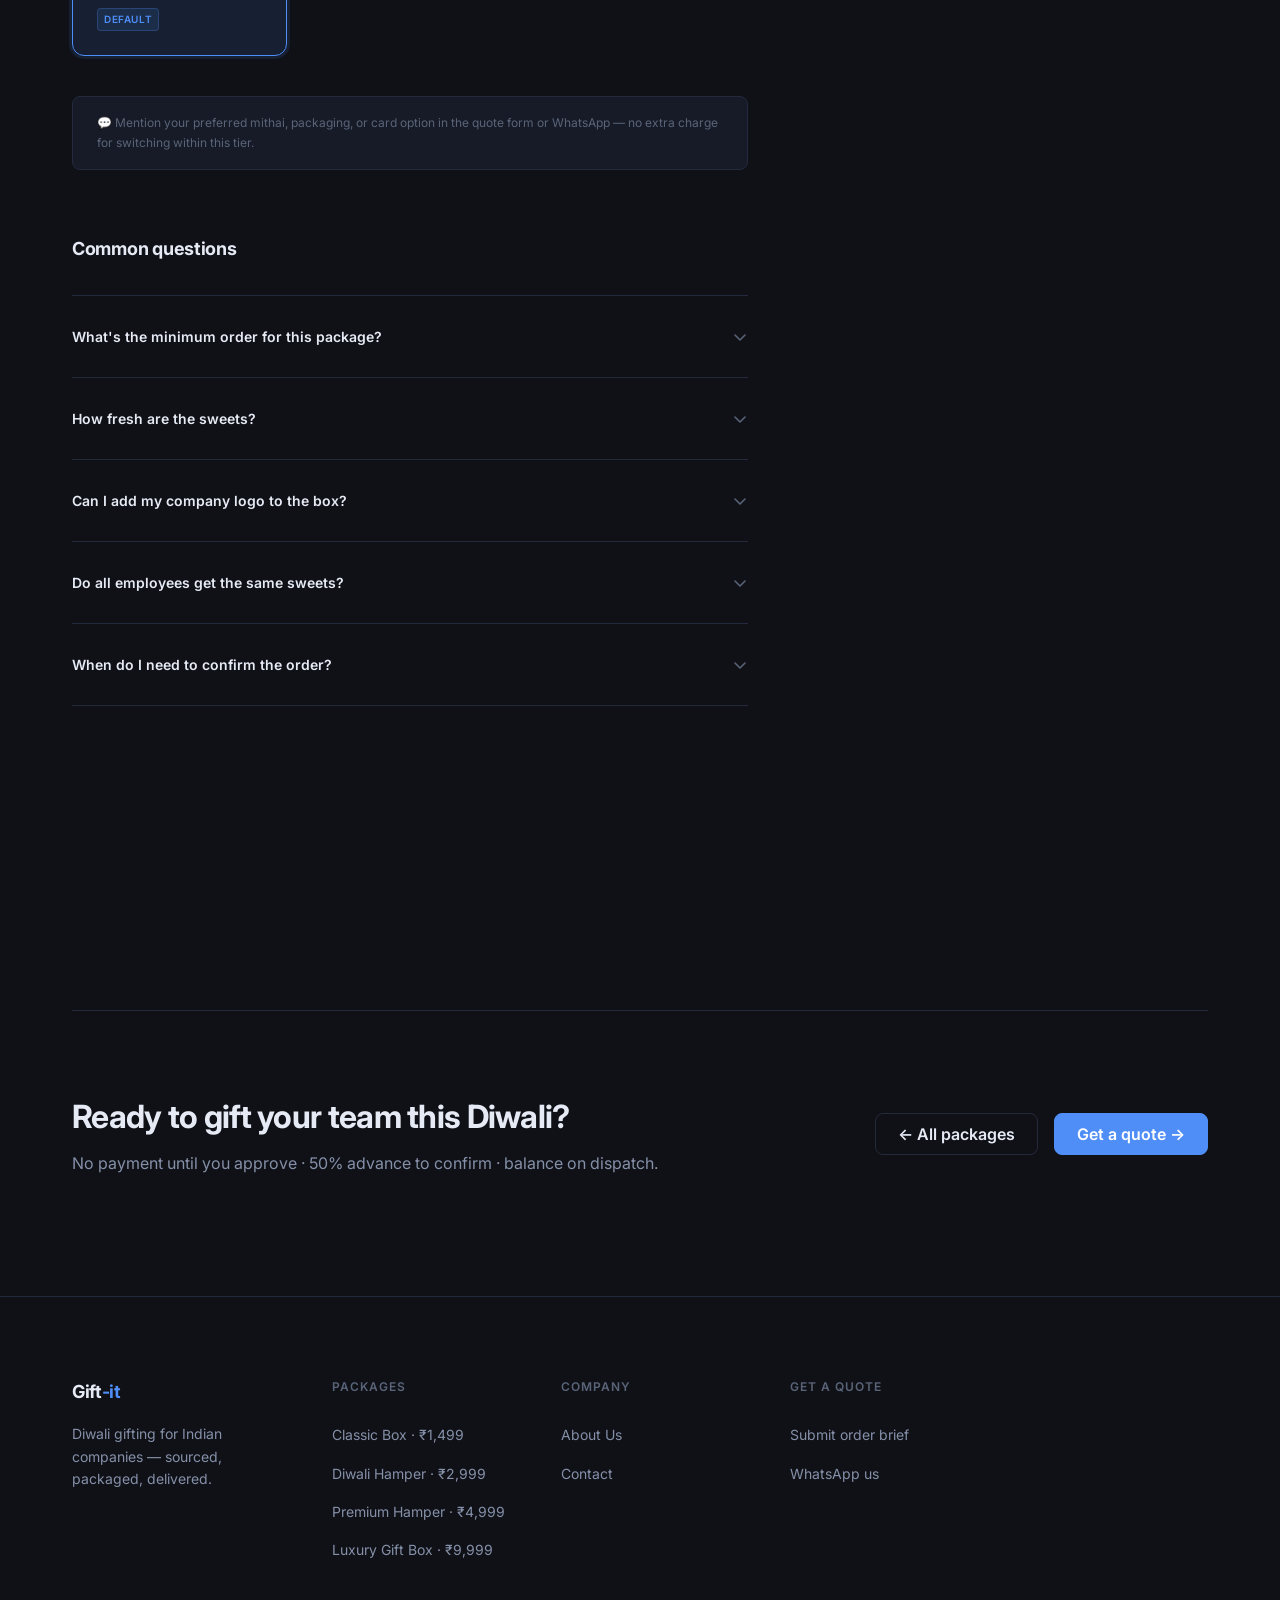
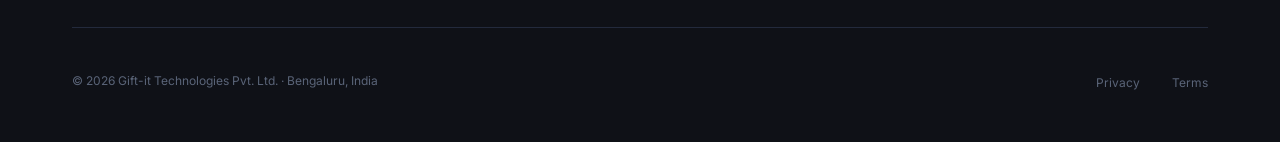
==== commit 8bd7bb3c: "feat: add new gift options, diya tiers, relevant images; remove emoji-only cards - Add 3 new option " ====
--- a/classic-box.html
+++ b/classic-box.html
@@ -393,7 +393,7 @@
         <p class="pkg-hero__price"><strong>₹1,499</strong> per employee · all-in</p>
         <div class="pkg-hero__pills">
           <span class="pkg-pill">🪔 500g premium mithai</span>
-          <span class="pkg-pill">📦 Branded kraft box</span>
+          <span class="pkg-pill">📦 Classic Gift Box</span>
           <span class="pkg-pill">✉️ Personalised Diwali card</span>
         </div>
       </div>
@@ -431,8 +431,16 @@
               <div class="pkg-item">
                 <span class="pkg-item__emoji">📦</span>
                 <div class="pkg-item__body">
-                  <p class="pkg-item__name">Branded Kraft Gift Box</p>
+                  <p class="pkg-item__name">Classic Gift Box</p>
                   <span class="pkg-item__tag">Company name on lid · satin ribbon</span>
+                </div>
+                <span class="pkg-item__check">Included</span>
+              </div>
+              <div class="pkg-item">
+                <span class="pkg-item__emoji">🪔</span>
+                <div class="pkg-item__body">
+                  <p class="pkg-item__name">Diwali Diya (set of 2)</p>
+                  <span class="pkg-item__tag">Terracotta mud diyas · hand-finished · ready to light</span>
                 </div>
                 <span class="pkg-item__check">Included</span>
               </div>
@@ -464,36 +472,48 @@
                       loading="lazy"
                       width="400" height="220"
                     >
-                    <span class="option-card__emoji" aria-hidden="true">🍬</span>
                     <p class="option-card__name">Classic festival mix</p>
                     <span class="option-badge">Default</span>
                   </div>
 
                   <!-- No accurate free photo for sugar-free mithai — emoji only -->
+
+                  <!--  Bowls of dry nuts & dried fruit — shelf-stable, accurate -->
                   <div class="option-card">
-                    <span class="option-card__emoji" aria-hidden="true">🌿</span>
-                    <p class="option-card__name">Sugar-free mix</p>
-                    <p class="option-card__sub">Same sweets, no added sugar</p>
-                  </div>
-
-                  <!-- ✅ Bowls of dry nuts & dried fruit — shelf-stable, accurate -->
+                    <img
+                      class="option-card__img"
+                      src="https://images.unsplash.com/photo-1695568181558-034b7d3e49eb?w=400&h=220&fit=crop&auto=format&q=75"
+                      alt="Kaju Katli and dry mithai sweets on ornate golden Diwali tray — long shelf life"
+                      loading="lazy"
+                      width="400" height="220"
+                    >
+                    <p class="option-card__name">Long shelf-life dry mithai</p>
+                  </div>
+
+                  <!-- No accurate free photo for ready-to-serve tin — emoji only -->
+
                   <div class="option-card">
                     <img
                       class="option-card__img"
-                      src="https://images.unsplash.com/photo-1769255485022-f9bb6d6e8169?w=400&h=220&fit=crop&auto=format&q=75"
-                      alt="Assorted dry fruits and nuts in small bowls — almonds, cashews, pistachios"
-                      loading="lazy"
-                      width="400" height="220"
-                    >
-                    <span class="option-card__emoji" aria-hidden="true">🏺</span>
-                    <p class="option-card__name">Long shelf-life dry mithai</p>
-                  </div>
-
-                  <!-- No accurate free photo for ready-to-serve tin — emoji only -->
+                      src="https://images.unsplash.com/photo-1710421576768-ff985fa63b60?w=400&h=220&fit=crop&auto=format&q=75"
+                      alt="Roasted makhana fox nuts — healthy zero-sugar Diwali snack mix"
+                      loading="lazy"
+                      width="400" height="220"
+                    >
+                    <p class="option-card__name">Roasted makhana (health mix)</p>
+                    <p class="option-card__sub">Popped fox nuts — shelf-stable, zero-sugar</p>
+                  </div>
+
                   <div class="option-card">
-                    <span class="option-card__emoji" aria-hidden="true">🫙</span>
-                    <p class="option-card__name">Ready-to-serve tin</p>
-                    <p class="option-card__sub">Pre-portioned, sealed per order</p>
+                    <img
+                      class="option-card__img"
+                      src="https://images.unsplash.com/photo-1631788012420-a0d6a3cfcdfb?w=400&h=220&fit=crop&auto=format&q=75"
+                      alt="Crispy Indian namkeen snack mix in serving bowl — savoury Diwali alternative"
+                      loading="lazy"
+                      width="400" height="220"
+                    >
+                    <p class="option-card__name">Namkeen &amp; chakli mix</p>
+                    <p class="option-card__sub">Crispy savoury snack — great for offices</p>
                   </div>
 
                 </div>
@@ -512,19 +532,13 @@
                       loading="lazy"
                       width="400" height="220"
                     >
-                    <span class="option-card__emoji" aria-hidden="true">📦</span>
-                    <p class="option-card__name">Branded kraft gift box</p>
+                    <p class="option-card__name">Classic Gift Box</p>
                     <span class="option-badge">Default</span>
                   </div>
 
                   <!-- No accurate free round tin photo — emoji only -->
-                  <div class="option-card">
-                    <span class="option-card__emoji" aria-hidden="true">🥫</span>
-                    <p class="option-card__name">Branded round tin</p>
-                    <p class="option-card__sub">Metal lid, embossed label</p>
-                  </div>
-
-                  <!-- ✅ Personalised jute tote bag — directly relevant, free photo -->
+
+                  <!--  Personalised jute tote bag — directly relevant, free photo -->
                   <div class="option-card">
                     <img
                       class="option-card__img"
@@ -533,8 +547,55 @@
                       loading="lazy"
                       width="400" height="220"
                     >
-                    <span class="option-card__emoji" aria-hidden="true">🛍️</span>
                     <p class="option-card__name">Jute tote bag</p>
+                  </div>
+
+                  <div class="option-card">
+                    <img
+                      class="option-card__img"
+                      src="https://images.unsplash.com/photo-1771585655058-1772ec95b84b?w=400&h=220&fit=crop&auto=format&q=75"
+                      alt="Handcrafted cloth potli bag with floral embroidery — reusable festive packaging"
+                      loading="lazy"
+                      width="400" height="220"
+                    >
+                    <p class="option-card__name">Cloth potli bag</p>
+                    <p class="option-card__sub">Handcrafted fabric, fully reusable</p>
+                  </div>
+
+                </div>
+              </div>
+
+              <div class="options-category">
+                <p class="options-category__label">Diya</p>
+                <div class="options-grid">
+
+                  <div class="option-card option-card--default">
+                    <img
+                      class="option-card__img"
+                      src="https://images.unsplash.com/photo-1751374359683-d4e2c72a1167?w=400&h=220&fit=crop&auto=format&q=75"
+                      alt="Stacked traditional terracotta mud diyas — Classic Diwali gifting"
+                      loading="lazy"
+                      width="400" height="220"
+                    >
+                    <div class="option-card__body">
+                      <p class="option-card__name">Mud diya (set of 2)</p>
+                      <p class="option-card__sub">Traditional terracotta — hand-thrown, uncoloured</p>
+                      <span class="option-badge">Default</span>
+                    </div>
+                  </div>
+
+                  <div class="option-card">
+                    <img
+                      class="option-card__img"
+                      src="https://images.unsplash.com/photo-1759927576675-995b95ff53ed?w=400&h=220&fit=crop&auto=format&q=75"
+                      alt="Three clay oil lamps on a wooden surface — traditional Diwali diya set"
+                      loading="lazy"
+                      width="400" height="220"
+                    >
+                    <div class="option-card__body">
+                      <p class="option-card__name">Mud diya (set of 4)</p>
+                      <p class="option-card__sub">Traditional terracotta — larger set for puja tray</p>
+                    </div>
                   </div>
 
                 </div>
@@ -548,21 +609,13 @@
                   <div class="option-card option-card--default">
                     <img
                       class="option-card__img"
-                      src="https://images.unsplash.com/photo-1627618998627-70a92a874cc2?w=400&h=220&fit=crop&auto=format&q=75"
-                      alt="Personalised Diwali greeting card printed on A6 paper in kraft envelope"
-                      loading="lazy"
-                      width="400" height="220"
-                    >
-                    <span class="option-card__emoji" aria-hidden="true">✉️</span>
+                      src="https://images.unsplash.com/photo-1784286542139-b4904d8117b7?w=400&h=220&fit=crop&auto=format&q=75"
+                      alt="Personalised Diwali greeting card with kraft envelope — printed A6 size"
+                      loading="lazy"
+                      width="400" height="220"
+                    >
                     <p class="option-card__name">Printed A6 card</p>
                     <span class="option-badge">Default</span>
-                  </div>
-
-                  <!-- No accurate free QR greeting card photo — emoji only -->
-                  <div class="option-card">
-                    <span class="option-card__emoji" aria-hidden="true">📱</span>
-                    <p class="option-card__name">QR video card</p>
-                    <p class="option-card__sub">Scan to play a video message</p>
                   </div>
 
                 </div>
@@ -652,7 +705,7 @@
                   <span class="order-panel__row-value">Included</span>
                 </div>
                 <div class="order-panel__row">
-                  <span class="order-panel__row-label">Branded kraft box + ribbon</span>
+                  <span class="order-panel__row-label">Classic Gift Box + ribbon</span>
                   <span class="order-panel__row-value">Included</span>
                 </div>
                 <div class="order-panel__row">
